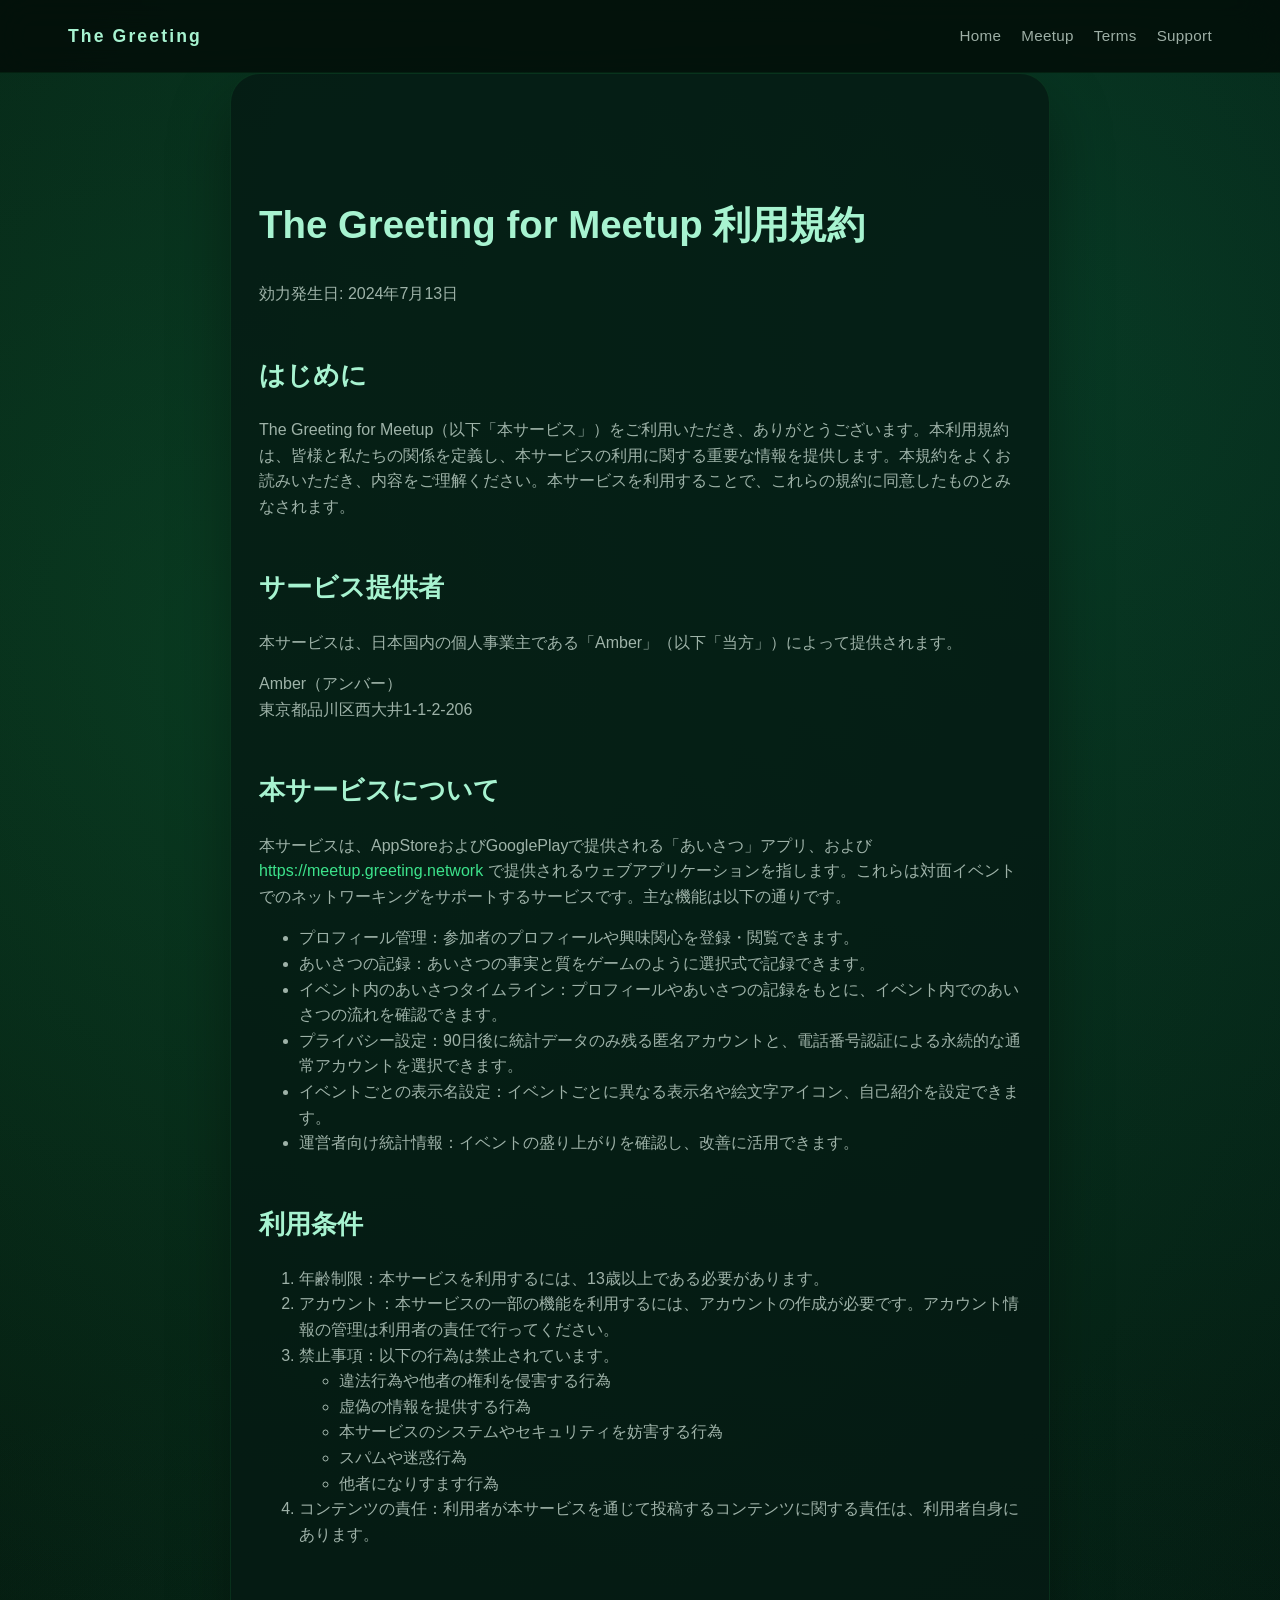
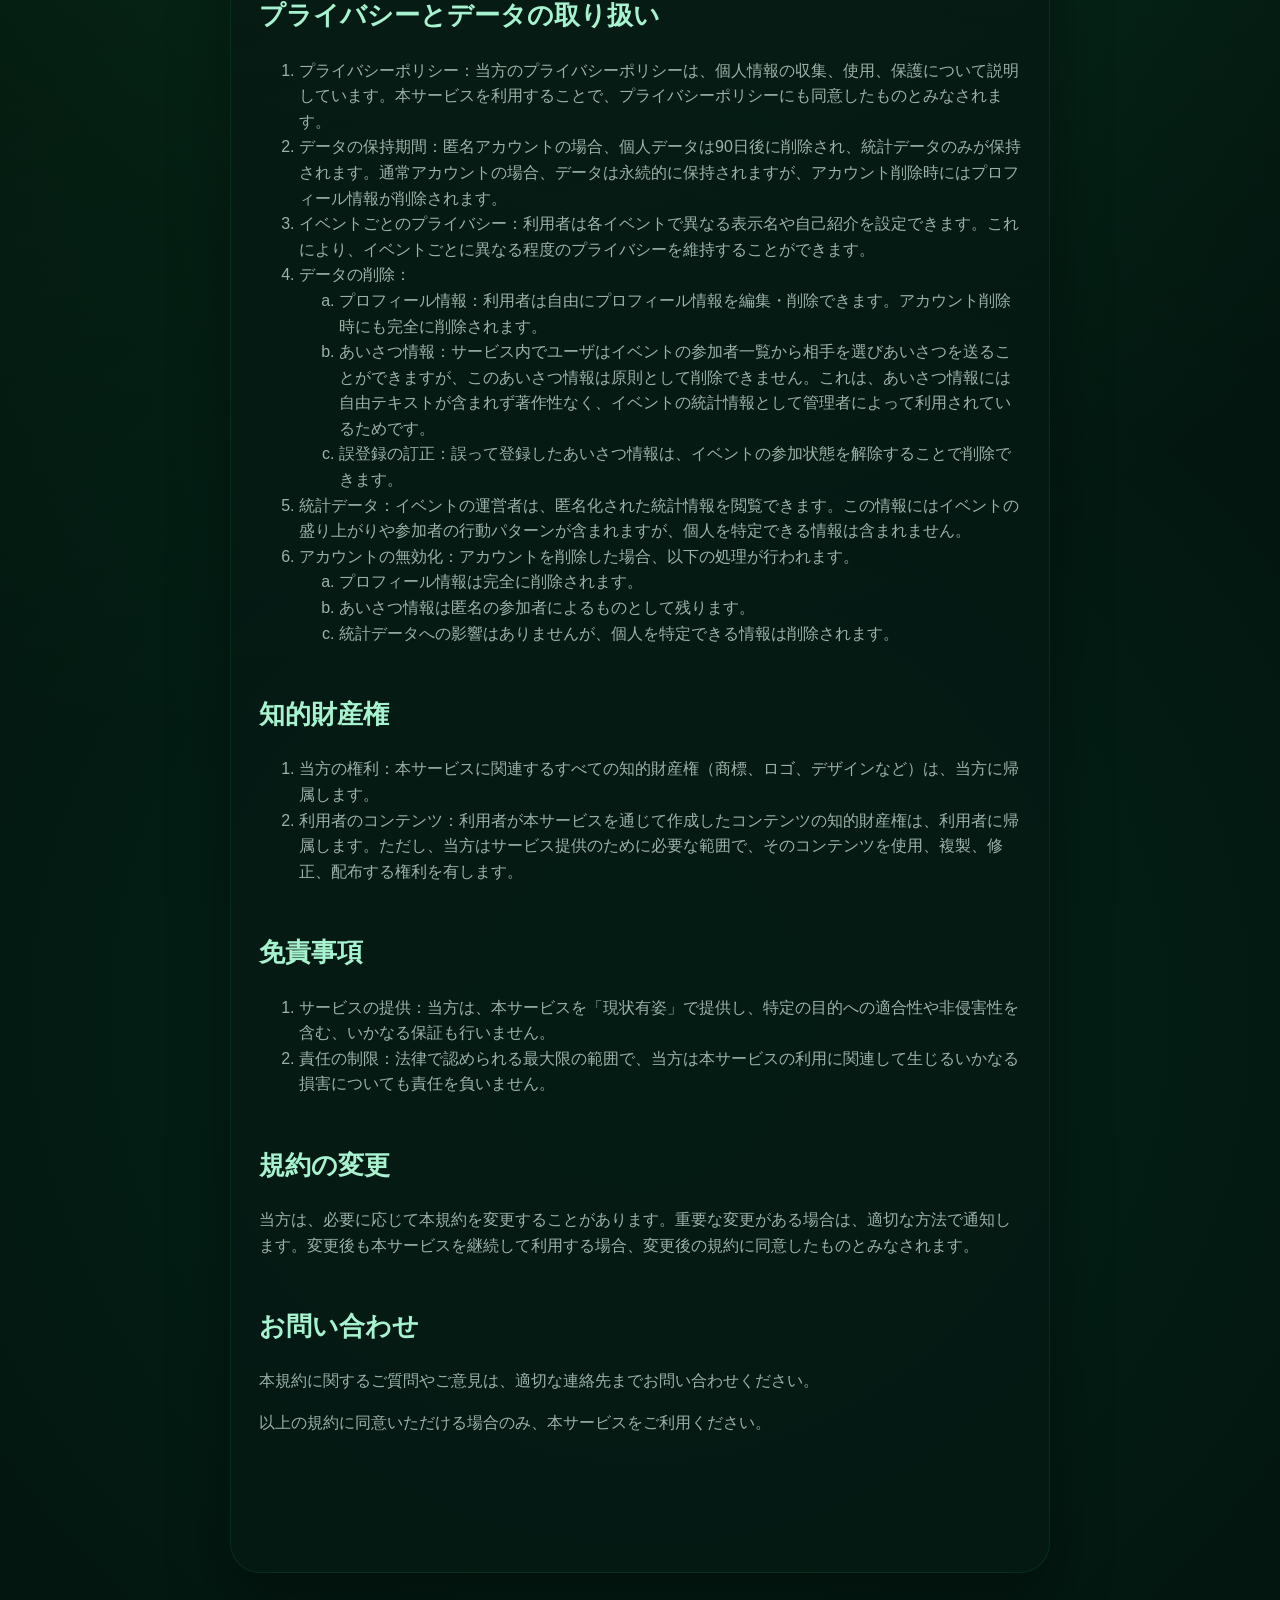
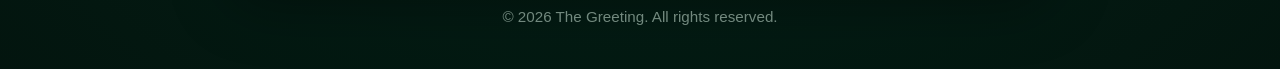
==== meetup/terms/index.html @ 6abc7e84 "✨ feat: site renewal - Replaces Hugo site with static HTML Switches from a Hugo-based build to a lig" ====
<!DOCTYPE html>
<html lang="ja">
  <head>
    <meta charset="utf-8">
    <meta name="viewport" content="width=device-width, initial-scale=1">
    <title>The Greeting for Meetup 利用規約</title>
    <meta name="description" content="The Greeting for Meetup の利用規約です。サービスの概要、データの取り扱い、利用条件などをご確認ください。">
    <link rel="stylesheet" href="/assets/css/main.css">
    <link rel="icon" href="/assets/media/icon.png" type="image/png">
  </head>
  <body>
    <header>
      <nav class="nav">
        <span class="nav-brand">The Greeting</span>
        <div class="nav-links">
          <a href="/">Home</a>
          <a href="/meetup/">Meetup</a>
          <a href="/meetup/terms/">Terms</a>
          <a href="/meetup/support/">Support</a>
        </div>
      </nav>
    </header>

    <main class="content">
      <h1>The Greeting for Meetup 利用規約</h1>
      <p class="muted">効力発生日: 2024年7月13日</p>

      <h2>はじめに</h2>
      <p>The Greeting for Meetup（以下「本サービス」）をご利用いただき、ありがとうございます。本利用規約は、皆様と私たちの関係を定義し、本サービスの利用に関する重要な情報を提供します。本規約をよくお読みいただき、内容をご理解ください。本サービスを利用することで、これらの規約に同意したものとみなされます。</p>

      <h2>サービス提供者</h2>
      <p>本サービスは、日本国内の個人事業主である「Amber」（以下「当方」）によって提供されます。</p>
      <p>Amber（アンバー）<br>東京都品川区西大井1-1-2-206</p>

      <h2>本サービスについて</h2>
      <p>本サービスは、AppStoreおよびGooglePlayで提供される「あいさつ」アプリ、および <a href="https://meetup.greeting.network" target="_blank" rel="noopener">https://meetup.greeting.network</a> で提供されるウェブアプリケーションを指します。これらは対面イベントでのネットワーキングをサポートするサービスです。主な機能は以下の通りです。</p>
      <ul>
        <li>プロフィール管理：参加者のプロフィールや興味関心を登録・閲覧できます。</li>
        <li>あいさつの記録：あいさつの事実と質をゲームのように選択式で記録できます。</li>
        <li>イベント内のあいさつタイムライン：プロフィールやあいさつの記録をもとに、イベント内でのあいさつの流れを確認できます。</li>
        <li>プライバシー設定：90日後に統計データのみ残る匿名アカウントと、電話番号認証による永続的な通常アカウントを選択できます。</li>
        <li>イベントごとの表示名設定：イベントごとに異なる表示名や絵文字アイコン、自己紹介を設定できます。</li>
        <li>運営者向け統計情報：イベントの盛り上がりを確認し、改善に活用できます。</li>
      </ul>

      <h2>利用条件</h2>
      <ol>
        <li>年齢制限：本サービスを利用するには、13歳以上である必要があります。</li>
        <li>アカウント：本サービスの一部の機能を利用するには、アカウントの作成が必要です。アカウント情報の管理は利用者の責任で行ってください。</li>
        <li>禁止事項：以下の行為は禁止されています。
          <ul>
            <li>違法行為や他者の権利を侵害する行為</li>
            <li>虚偽の情報を提供する行為</li>
            <li>本サービスのシステムやセキュリティを妨害する行為</li>
            <li>スパムや迷惑行為</li>
            <li>他者になりすます行為</li>
          </ul>
        </li>
        <li>コンテンツの責任：利用者が本サービスを通じて投稿するコンテンツに関する責任は、利用者自身にあります。</li>
      </ol>

      <h2 id="privacyPolicy">プライバシーとデータの取り扱い</h2>
      <ol>
        <li>プライバシーポリシー：当方のプライバシーポリシーは、個人情報の収集、使用、保護について説明しています。本サービスを利用することで、プライバシーポリシーにも同意したものとみなされます。</li>
        <li>データの保持期間：匿名アカウントの場合、個人データは90日後に削除され、統計データのみが保持されます。通常アカウントの場合、データは永続的に保持されますが、アカウント削除時にはプロフィール情報が削除されます。</li>
        <li>イベントごとのプライバシー：利用者は各イベントで異なる表示名や自己紹介を設定できます。これにより、イベントごとに異なる程度のプライバシーを維持することができます。</li>
        <li id="deleteData">データの削除：
          <ol type="a">
            <li>プロフィール情報：利用者は自由にプロフィール情報を編集・削除できます。アカウント削除時にも完全に削除されます。</li>
            <li>あいさつ情報：サービス内でユーザはイベントの参加者一覧から相手を選びあいさつを送ることができますが、このあいさつ情報は原則として削除できません。これは、あいさつ情報には自由テキストが含まれず著作性なく、イベントの統計情報として管理者によって利用されているためです。</li>
            <li>誤登録の訂正：誤って登録したあいさつ情報は、イベントの参加状態を解除することで削除できます。</li>
          </ol>
        </li>
        <li>統計データ：イベントの運営者は、匿名化された統計情報を閲覧できます。この情報にはイベントの盛り上がりや参加者の行動パターンが含まれますが、個人を特定できる情報は含まれません。</li>
        <li id="deactivateAccount">アカウントの無効化：アカウントを削除した場合、以下の処理が行われます。
          <ol type="a">
            <li>プロフィール情報は完全に削除されます。</li>
            <li>あいさつ情報は匿名の参加者によるものとして残ります。</li>
            <li>統計データへの影響はありませんが、個人を特定できる情報は削除されます。</li>
          </ol>
        </li>
      </ol>

      <h2>知的財産権</h2>
      <ol>
        <li>当方の権利：本サービスに関連するすべての知的財産権（商標、ロゴ、デザインなど）は、当方に帰属します。</li>
        <li>利用者のコンテンツ：利用者が本サービスを通じて作成したコンテンツの知的財産権は、利用者に帰属します。ただし、当方はサービス提供のために必要な範囲で、そのコンテンツを使用、複製、修正、配布する権利を有します。</li>
      </ol>

      <h2>免責事項</h2>
      <ol>
        <li>サービスの提供：当方は、本サービスを「現状有姿」で提供し、特定の目的への適合性や非侵害性を含む、いかなる保証も行いません。</li>
        <li>責任の制限：法律で認められる最大限の範囲で、当方は本サービスの利用に関連して生じるいかなる損害についても責任を負いません。</li>
      </ol>

      <h2>規約の変更</h2>
      <p>当方は、必要に応じて本規約を変更することがあります。重要な変更がある場合は、適切な方法で通知します。変更後も本サービスを継続して利用する場合、変更後の規約に同意したものとみなされます。</p>

      <h2>お問い合わせ</h2>
      <p>本規約に関するご質問やご意見は、適切な連絡先までお問い合わせください。</p>

      <p>以上の規約に同意いただける場合のみ、本サービスをご利用ください。</p>
    </main>

    <footer>
      © <span id="year"></span> The Greeting. All rights reserved.
    </footer>
    <script>
      document.getElementById('year').textContent = new Date().getFullYear();
    </script>
  </body>
</html>
---- assets/css/main.css ----
:root {
  color-scheme: dark;
  --bg: #030d09;
  --bg-alt: #081c14;
  --bg-soft: #0d2a1f;
  --surface: rgba(12, 45, 32, 0.72);
  --surface-strong: rgba(14, 52, 37, 0.92);
  --primary: #22c55e;
  --primary-strong: #16a34a;
  --primary-soft: #3de38c;
  --accent: #a7f3d0;
  --text: #e1f7eb;
  --text-muted: rgba(231, 249, 239, 0.68);
  --border: rgba(128, 226, 184, 0.25);
  --card-shadow: 0 30px 60px rgba(0, 0, 0, 0.35);
  --font-head: 'Sora', 'Helvetica Neue', Arial, sans-serif;
  --font-body: 'Inter', 'Helvetica Neue', Arial, sans-serif;
}

*,
*::before,
*::after {
  box-sizing: border-box;
}

body {
  margin: 0;
  font-family: var(--font-body);
  background: radial-gradient(circle at 20% 20%, rgba(34, 197, 94, 0.18), transparent 60%), radial-gradient(circle at 80% 10%, rgba(16, 185, 129, 0.18), transparent 55%), radial-gradient(circle at 50% 80%, rgba(5, 150, 105, 0.18), transparent 50%), var(--bg);
  color: var(--text);
  line-height: 1.6;
  min-height: 100vh;
}

a {
  color: var(--primary-soft);
  text-decoration: none;
  font-weight: 500;
}

a:hover {
  text-decoration: underline;
}

header {
  position: sticky;
  top: 0;
  z-index: 10;
  background: rgba(3, 13, 9, 0.85);
  backdrop-filter: blur(18px);
  border-bottom: 1px solid rgba(34, 197, 94, 0.08);
}

.nav {
  max-width: 1200px;
  margin: 0 auto;
  padding: 22px 28px;
  display: flex;
  align-items: center;
  justify-content: space-between;
}

.nav-brand {
  font-family: var(--font-head);
  font-weight: 700;
  font-size: 1.1rem;
  letter-spacing: 0.12em;
  color: var(--accent);
  display: flex;
  align-items: center;
  gap: 12px;
}

.nav-logo {
  height: 32px;
  width: auto;
}

.nav-links {
  display: flex;
  align-items: center;
  gap: 20px;
}

.nav-links a {
  color: var(--text-muted);
  font-size: 0.95rem;
  letter-spacing: 0.02em;
}

.nav-links a:hover {
  color: var(--primary-soft);
}

.hero {
  position: relative;
  overflow: hidden;
  border-bottom: 1px solid rgba(34, 197, 94, 0.08);
}

.hero::before {
  content: '';
  position: absolute;
  inset: 0;
  background: url('/assets/media/placeholder-hero.svg') center/cover no-repeat;
  opacity: 0.45;
}

.hero::after {
  content: '';
  position: absolute;
  inset: 0;
  background: radial-gradient(circle at 30% 20%, rgba(34, 197, 94, 0.35), transparent 55%), radial-gradient(circle at 70% 35%, rgba(16, 185, 129, 0.25), transparent 50%);
  mix-blend-mode: screen;
}

.hero-content {
  position: relative;
  max-width: 1200px;
  margin: 0 auto;
  padding: 140px 28px 160px;
}

.hero-kicker {
  display: inline-flex;
  align-items: center;
  gap: 10px;
  background: rgba(34, 197, 94, 0.18);
  border: 1px solid rgba(34, 197, 94, 0.28);
  padding: 6px 14px;
  border-radius: 999px;
  font-size: 0.82rem;
  letter-spacing: 0.08em;
  text-transform: uppercase;
  color: var(--accent);
}

.hero h1 {
  font-family: var(--font-head);
  font-weight: 700;
  font-size: clamp(2.6rem, 6vw, 4rem);
  line-height: 1.1;
  margin: 28px 0 18px;
  max-width: 820px;
}

.hero p {
  max-width: 720px;
  color: var(--text-muted);
  font-size: 1.15rem;
  margin: 0 0 28px;
}

.hero-actions {
  display: flex;
  flex-wrap: wrap;
  gap: 14px;
}

.badge {
  display: inline-flex;
  align-items: center;
  gap: 10px;
  padding: 10px 18px;
  background: rgba(34, 197, 94, 0.14);
  border: 1px solid rgba(34, 197, 94, 0.24);
  border-radius: 999px;
  font-size: 0.9rem;
  color: var(--accent);
}

.section {
  max-width: 1200px;
  margin: 0 auto;
  padding: 110px 28px;
}

.section-header {
  margin-bottom: 42px;
}

.section-header h2 {
  font-family: var(--font-head);
  font-size: 2rem;
  margin: 0;
}

.section-header p {
  color: var(--text-muted);
  max-width: 620px;
  margin-top: 16px;
}

.card-grid {
  display: grid;
  gap: 22px;
  grid-template-columns: repeat(auto-fit, minmax(260px, 1fr));
}

.card {
  background: var(--surface);
  border: 1px solid var(--border);
  border-radius: 22px;
  padding: 32px;
  box-shadow: var(--card-shadow);
  position: relative;
  overflow: hidden;
}

.card::after {
  content: '';
  position: absolute;
  inset: 0;
  border-radius: inherit;
  background: linear-gradient(135deg, rgba(34, 197, 94, 0.08), transparent 55%);
  pointer-events: none;
}

.card h3 {
  font-family: var(--font-head);
  margin: 0 0 14px;
  font-size: 1.2rem;
}

.card p {
  margin: 0;
  color: var(--text-muted);
}

.card .action {
  margin-top: 26px;
  display: inline-flex;
  align-items: center;
  gap: 10px;
  font-weight: 600;
  color: var(--primary-soft);
}

.layout-split {
  display: grid;
  gap: 32px;
  grid-template-columns: repeat(auto-fit, minmax(300px, 1fr));
  align-items: center;
}

.layout-split img {
  width: 100%;
  border-radius: 26px;
  border: 1px solid var(--border);
  background: rgba(34, 197, 94, 0.08);
  box-shadow: var(--card-shadow);
}

.split-content h3 {
  font-family: var(--font-head);
  font-size: 1.7rem;
  margin-top: 0;
}

.split-content ul {
  margin: 20px 0 0;
  padding-left: 22px;
  color: var(--text-muted);
}

.split-content li + li {
  margin-top: 10px;
}

.team-grid {
  display: grid;
  grid-template-columns: repeat(auto-fit, minmax(240px, 1fr));
  gap: 24px;
}

.team-card {
  background: var(--surface-strong);
  border: 1px solid var(--border);
  border-radius: 20px;
  padding: 28px;
  text-align: center;
  box-shadow: var(--card-shadow);
  position: relative;
  overflow: hidden;
}

.team-card::before {
  content: '';
  position: absolute;
  inset: 0;
  background: radial-gradient(circle at 50% 0%, rgba(61, 227, 140, 0.35), transparent 70%);
  pointer-events: none;
}

.team-card h3 {
  font-family: var(--font-head);
  margin: 0;
  font-size: 1.3rem;
}

.team-card p {
  margin: 12px 0 0;
  color: var(--text-muted);
}

.content {
  max-width: 820px;
  margin: 0 auto;
  padding: 120px 28px;
  background: rgba(5, 26, 19, 0.8);
  border-radius: 30px;
  border: 1px solid rgba(34, 197, 94, 0.12);
  box-shadow: var(--card-shadow);
}

.content h1,
.content h2,
.content h3 {
  font-family: var(--font-head);
  color: var(--accent);
}

.content h1 {
  margin-top: 0;
  font-size: 2.4rem;
}

.content h2 {
  margin-top: 48px;
  font-size: 1.6rem;
}

.content h3 {
  margin-top: 32px;
  font-size: 1.3rem;
}

.content p,
.content li {
  color: var(--text-muted);
}

.notice {
  background: rgba(34, 197, 94, 0.12);
  border-left: 3px solid var(--primary);
  border-radius: 10px;
  padding: 18px 20px;
  margin: 26px 0;
  color: var(--text);
}

.redirect {
  text-align: center;
  padding: 160px 24px;
}

.redirect h1 {
  font-family: var(--font-head);
  font-size: 2rem;
}

.redirect p {
  color: var(--text-muted);
  font-size: 1.05rem;
}

.muted {
  color: var(--text-muted);
}

footer {
  text-align: center;
  padding: 32px 16px 40px;
  color: rgba(226, 250, 236, 0.5);
  font-size: 0.95rem;
}

@media (max-width: 720px) {
  .nav {
    padding: 18px 20px;
  }

  .hero-content {
    padding: 110px 20px 120px;
  }

  .section {
    padding: 90px 20px;
  }

  .content {
    padding: 90px 20px;
    border-radius: 24px;
  }
}
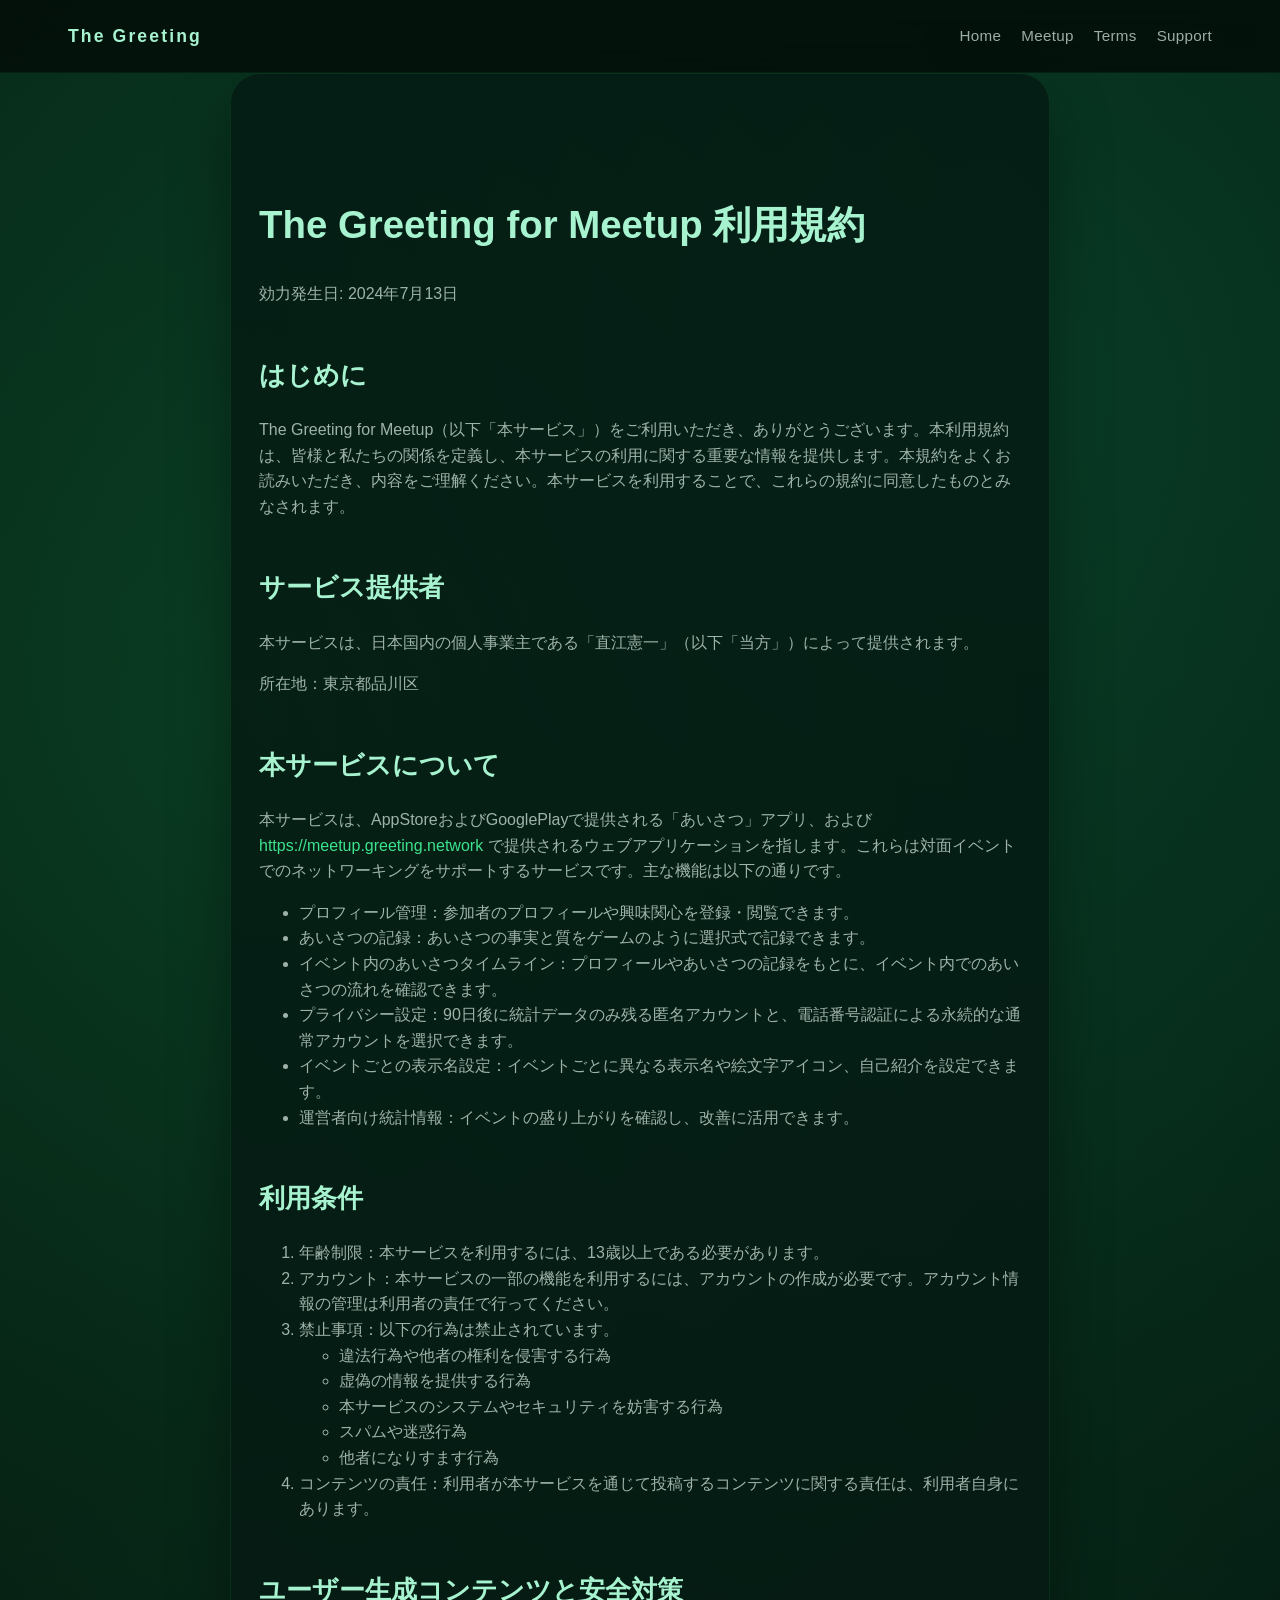
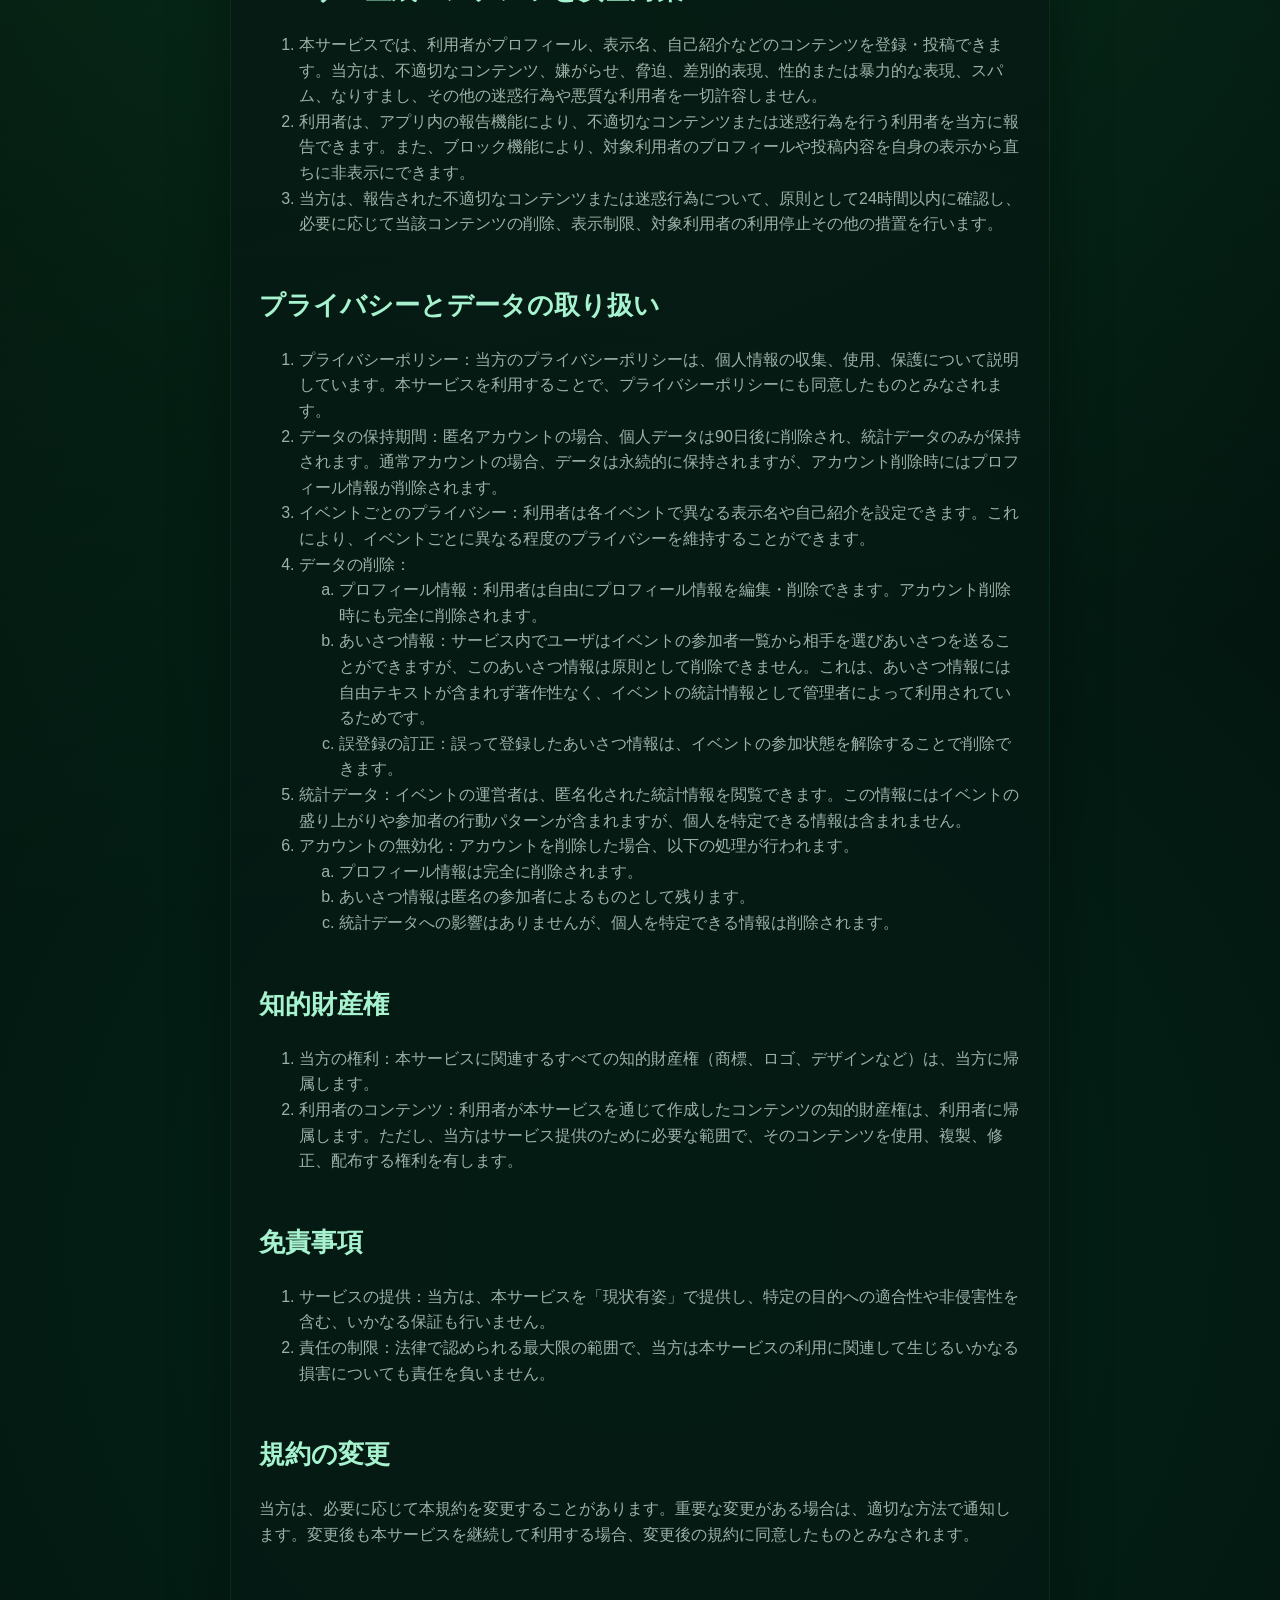
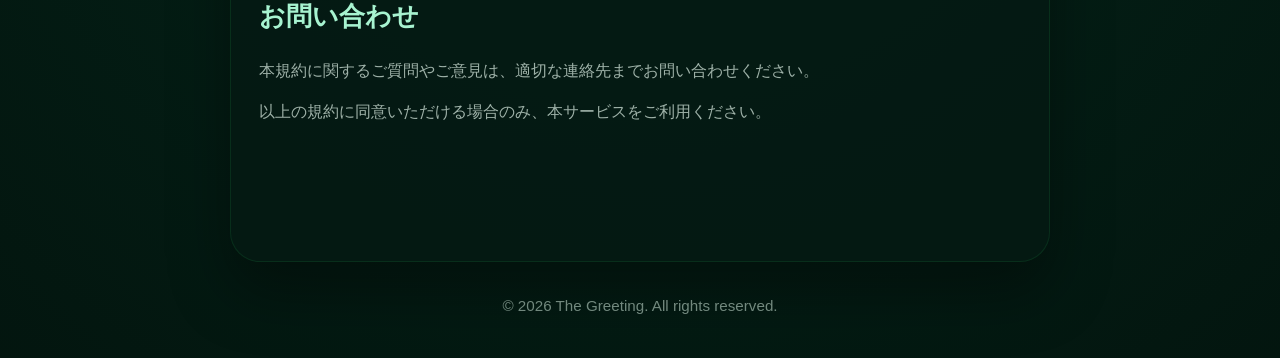
==== commit f14db625: "Update meetup terms for UGC safety" ====
--- a/meetup/terms/index.html
+++ b/meetup/terms/index.html
@@ -29,8 +29,8 @@
       <p>The Greeting for Meetup（以下「本サービス」）をご利用いただき、ありがとうございます。本利用規約は、皆様と私たちの関係を定義し、本サービスの利用に関する重要な情報を提供します。本規約をよくお読みいただき、内容をご理解ください。本サービスを利用することで、これらの規約に同意したものとみなされます。</p>
 
       <h2>サービス提供者</h2>
-      <p>本サービスは、日本国内の個人事業主である「Amber」（以下「当方」）によって提供されます。</p>
-      <p>Amber（アンバー）<br>東京都品川区西大井1-1-2-206</p>
+      <p>本サービスは、日本国内の個人事業主である「直江憲一」（以下「当方」）によって提供されます。</p>
+      <p>所在地：東京都品川区</p>
 
       <h2>本サービスについて</h2>
       <p>本サービスは、AppStoreおよびGooglePlayで提供される「あいさつ」アプリ、および <a href="https://meetup.greeting.network" target="_blank" rel="noopener">https://meetup.greeting.network</a> で提供されるウェブアプリケーションを指します。これらは対面イベントでのネットワーキングをサポートするサービスです。主な機能は以下の通りです。</p>
@@ -57,6 +57,13 @@
           </ul>
         </li>
         <li>コンテンツの責任：利用者が本サービスを通じて投稿するコンテンツに関する責任は、利用者自身にあります。</li>
+      </ol>
+
+      <h2>ユーザー生成コンテンツと安全対策</h2>
+      <ol>
+        <li>本サービスでは、利用者がプロフィール、表示名、自己紹介などのコンテンツを登録・投稿できます。当方は、不適切なコンテンツ、嫌がらせ、脅迫、差別的表現、性的または暴力的な表現、スパム、なりすまし、その他の迷惑行為や悪質な利用者を一切許容しません。</li>
+        <li>利用者は、アプリ内の報告機能により、不適切なコンテンツまたは迷惑行為を行う利用者を当方に報告できます。また、ブロック機能により、対象利用者のプロフィールや投稿内容を自身の表示から直ちに非表示にできます。</li>
+        <li>当方は、報告された不適切なコンテンツまたは迷惑行為について、原則として24時間以内に確認し、必要に応じて当該コンテンツの削除、表示制限、対象利用者の利用停止その他の措置を行います。</li>
       </ol>
 
       <h2 id="privacyPolicy">プライバシーとデータの取り扱い</h2>
